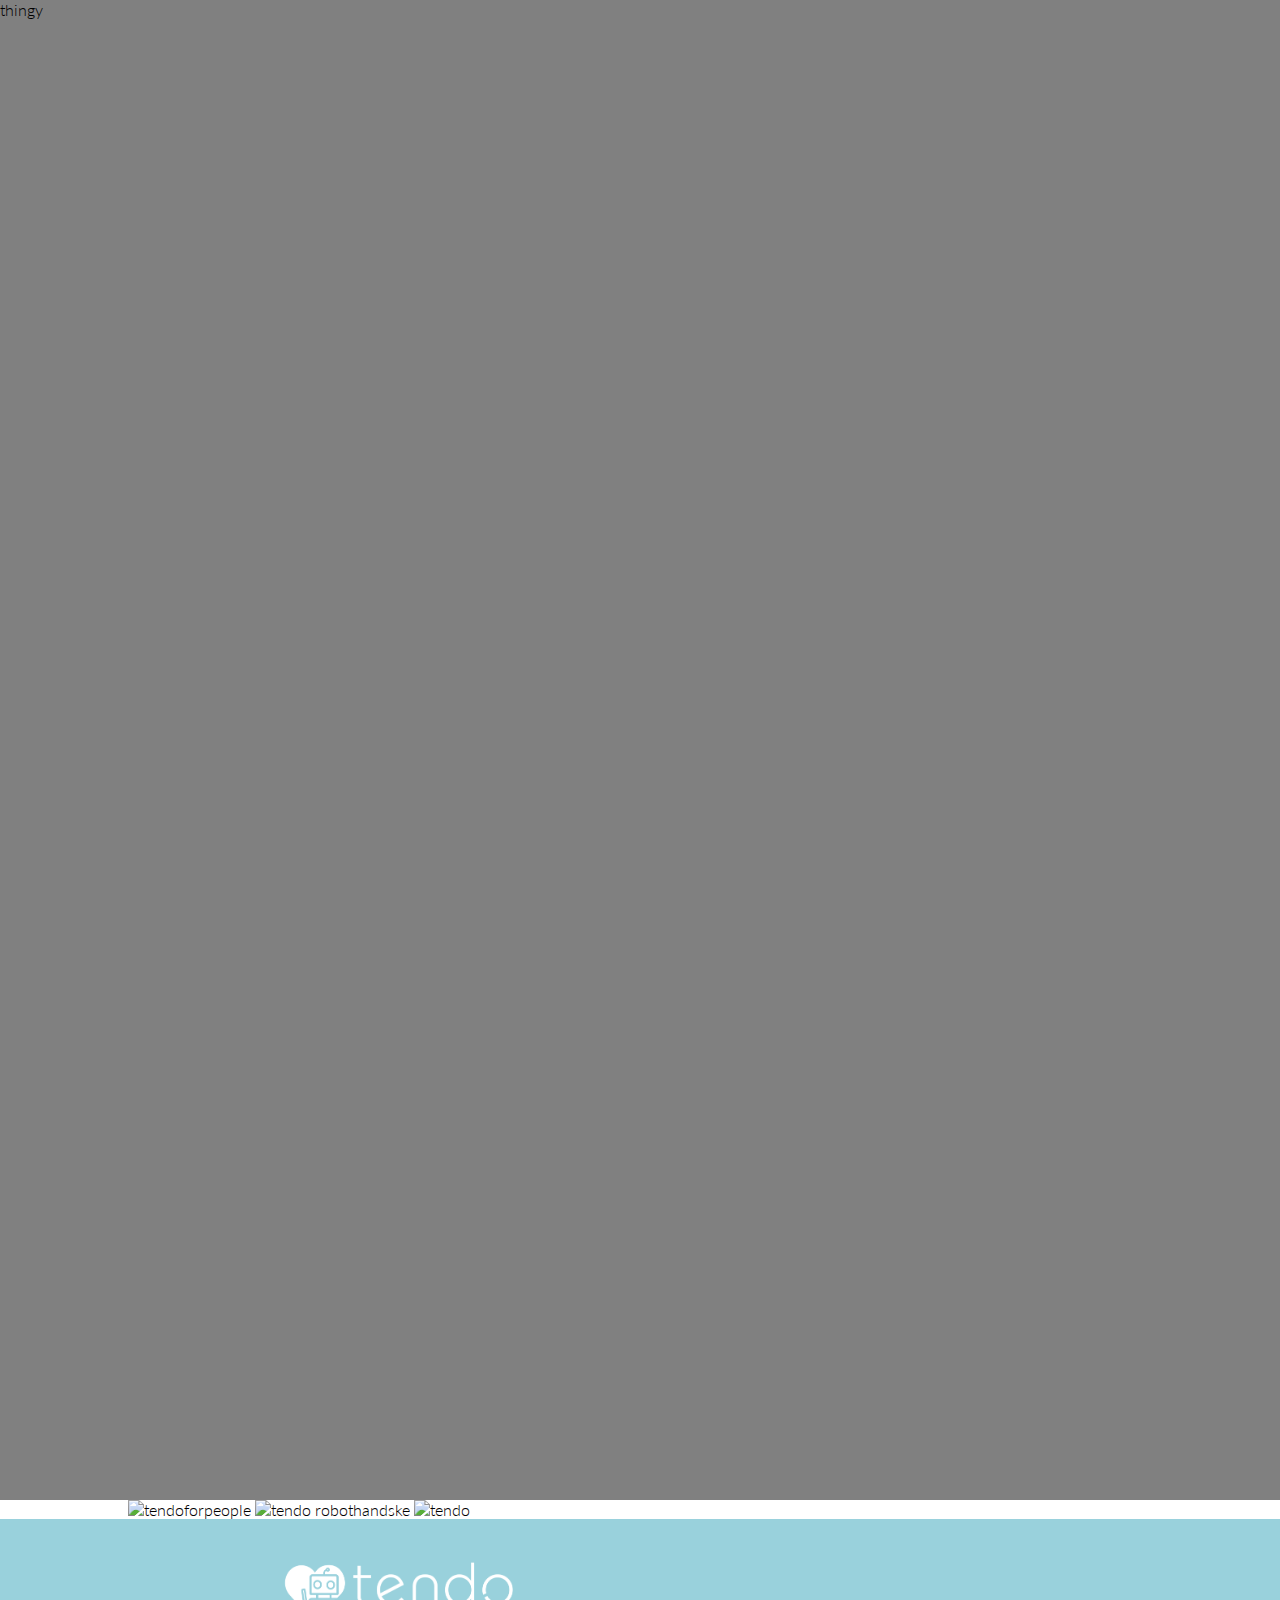
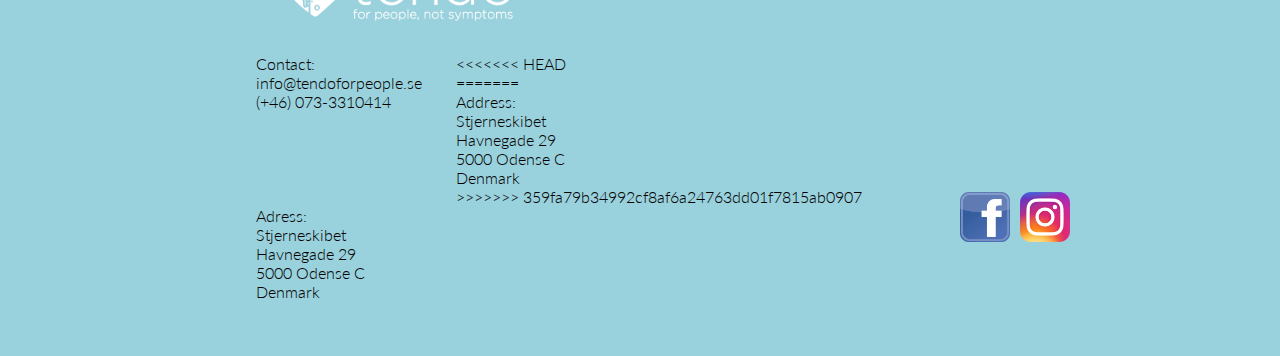
==== index.html @ c6fd2592 "Update index.html" ====
<!doctype html>
<html>
<head>
  <meta charset="UTF-8">
  <meta name="description" content="Tendo soft glove">
  <meta name="keywords" content="Tendo, Tendoforpeople, exosceleton, soft glove">
  <meta name="author" content="Tendoforpeople">
  <meta name="viewport" content="width=device-width, initial-scale=1.0">
<title>Tendo</title>
<link href="https://fonts.googleapis.com/css?family=Lato" rel="stylesheet">
<link href="maincss.css" rel="stylesheet" type="text/css">
<style>
</style>


</head>
<body>
<div class="wasteofspace">thingy </div>
<!-- slider section eventuelt> -->
<section id="home-section" class="slider">
	<ul class="slider-carousel" id="slider-carousel">
		<div id="slider-container" class="container">
	        	<img id="1" class="visible-foto" src="img/slider1.jpg"  alt="tendoforpeople">
			<img id="2" class="hidden-foto"  src="img/slider2.jpg" alt="tendo robothandske">
			<img id="3" class="hidden-foto"  src="img/slider3.jpg"  alt="tendo">
		</div>
	</ul>
</section>
<!-- slider section eventuelt> -->
<div class="footer">
  <div class="text-container">


<div class="footer-logo">
  <img src="img/whiterob.png" alt="tendo robot white" id="footer-logo">
</div>

    <div id="left1" class="footer-text">
       <p>Contact:</p>
       <p>info@tendoforpeople.se </p>
        <p>(+46) 073-3310414</p>
    </div>

<<<<<<< HEAD
    
    <div class="footer-img">
=======
      <div id="right1">
    <p>Address:</p>
    <p>Stjerneskibet</p>
    <p>Havnegade 29</p>
    <p>5000 Odense C</p>
    <p>Denmark</p>
>>>>>>> 359fa79b34992cf8af6a24763dd01f7815ab0907

      <a href="https://www.instagram.com/tendoforpeople/"><img src="img/instagram.png" alt="Instagram logo" class="some" ></a>
      <a href="https://www.facebook.com/tendoforpeople/"><img src="img/facebook.png" alt="facebook logo" class="some" ></a>
    </div>


      <div id="right1" class="footer-text">
        <p>Adress:</p>
        <p>Stjerneskibet</p>
        <p>Havnegade 29</p>
        <p>5000 Odense C</p>
        <p>Denmark</p>
      </div>
  </div>
  </p>

  </div>
</body>

</html>
---- maincss.css ----
*{
            margin:0px;
            padding:0px;
            border:0px solid red;
            font-family: Lato;
            font-weight: 300;
        }
        h1{
            font-size: 2.8em;
        }
        h2{
            font-size:1.2em;

        }
        p{

        }
        strong{
            font-weight:400;
        }

        #hand-background {
            background: url('img/tendo-soft-glove.jpg') no-repeat;
            height:340px;
            width:675px;
            margin:64px auto;
        }
        #hand-index{
            position:absolute;
            border: 0px solid red;
            height:30px;
            width:110px;
            margin-top:98px;
            margin-left:6px;
            display: block;
        }
        #hand-index-info{
            position: absolute;
            margin-top:30px;
            margin-left:-30px;
            height:30px;
            width:110px;
            border: 0px solid red;
        }
        .hand-info{
            display: none;
        }
        .hand-link:hover + #hand-index-info{
            /*display: block;*/
        }
        .hand-link{
            width: 100%;
            height:100%;
            border:3px dotted blue;
            display: block;
        }
        .hand-link:hover{
            border-color:#fff;
        }




        #background{
            background-image: url('img/about-del.png');
            background-size: contain;
            display: inline-block;
            height:2000px;
            width:100%;
        }
        header{
            float:left;
            width:100%;
        }
        #logo{
            margin-top:30px;
            margin-left:30px;
            float:left;
        }
        #logo img{
            width:280px;
        }
        nav{
            float:left;
            margin-top:80px;
            margin-left:150px;
        }
        nav li{
            float:left;
            list-style-type: none;
            margin-right:64px;
        }
        nav a{
            font-size:1.2em;
            color:#000;
        }
        nav li:hover{
            border-bottom:2px solid #000;
        }
        main{
            width:100%;
            float:left;
        }
        section{
            width:80%;
            margin:auto;
        }
        #team-tendo{
            text-align: center;
            margin-top:32px;
        }
        .employee{
            width:21%;
            float:left;
            padding:0px 2%;
        }
        .employee h2{
            margin-bottom:8px;
        }
        .employee strong{
            font-size:inherit;
            /*color:#ee7e32;*/
        }
        #employee-wrapper{
            margin-top:64px;
        }
        .employee-photo{
            height:150px;
            width:150px;
            margin:auto;
            background-repeat: no-repeat;
            background-size: cover;
            background-position: center center;
            border-radius: 50%;
            margin-bottom:16px;
        }
        .color-overlay{
            display:block;
            background-color:rgba(153,209,220,.3);
            height:100%;
            width:100%;
            border-radius: 50%;
        }
        #sofie-foto{
            background-image: url("img/sofie.png");
        }
        #robin-foto{
            background-image: url("img/robin.png");
        }
        #pontus-foto{
            background-image: url("img/pontus.png");
        }
        #joe-foto{
            background-image: url("img/joe.png");
        }
        .team-text {
            /*
            float:left;
            text-align: left;
            margin-top:64px;
        */
        }
        .column{
            border:0px solid red;
            float:left;
            width:100%;
            text-align:justify;
            margin-top:64px!important;
            padding:0 2%;
        }

        .column p{
            width: calc(100% / 2 - (1 * 40px));
            float:left;
            margin-right:40px;

        }
        .column p:last-child{
            margin-right:0px;
        }

  /* footer css */

        .footer {
          position:relative;
          left:0;
          bottom:0;
          width:100%;
          background-color:#99d1dc;
          color:black;
          font-family: Lato;
          float:left;
          max-height:500px;
        }

        .footer-text {
          float:left;
          min-width:200px;
          min-height:100px;
          margin-bottom:50px;
        }

        .text-container {
          display:block;
          position:relative;
          width:80%;
          left:20%;
        }
        .paragraphfooter {
          padding-bottom:10px;
        }

  .wasteofspace {
    width:100%;
    height:1500px;
    background-color:grey;
  }

        #footer-logo {
          width:300px;
          display:inline-block;

        }
        .some {
          position:relative;
          display:block;
          width:50px;
          padding:5px;
          float:right;
          overflow:hidden;
          right:20%;
        }
        .some-text {
          position:relative;
          width:100px;
          padding:5px;
          float:right;
          right:20%;
          font-size:25px;
          padding-top:10px;
        }

  /* about side news */
        .newss {

          text-align:center;
        }

        .tv2 {
          width:20%;
          height:20%;
          margin:10px;
        }

        .udogse {
          width:20%;
          height:20%;
          margin:10px;
        }

        .moot {
          width:20%;
          height:20%;
          margin:10px;
        }

        .borsen {
          width:20%;
          height:20%;
          margin:10px;
        }
        .news {

        }
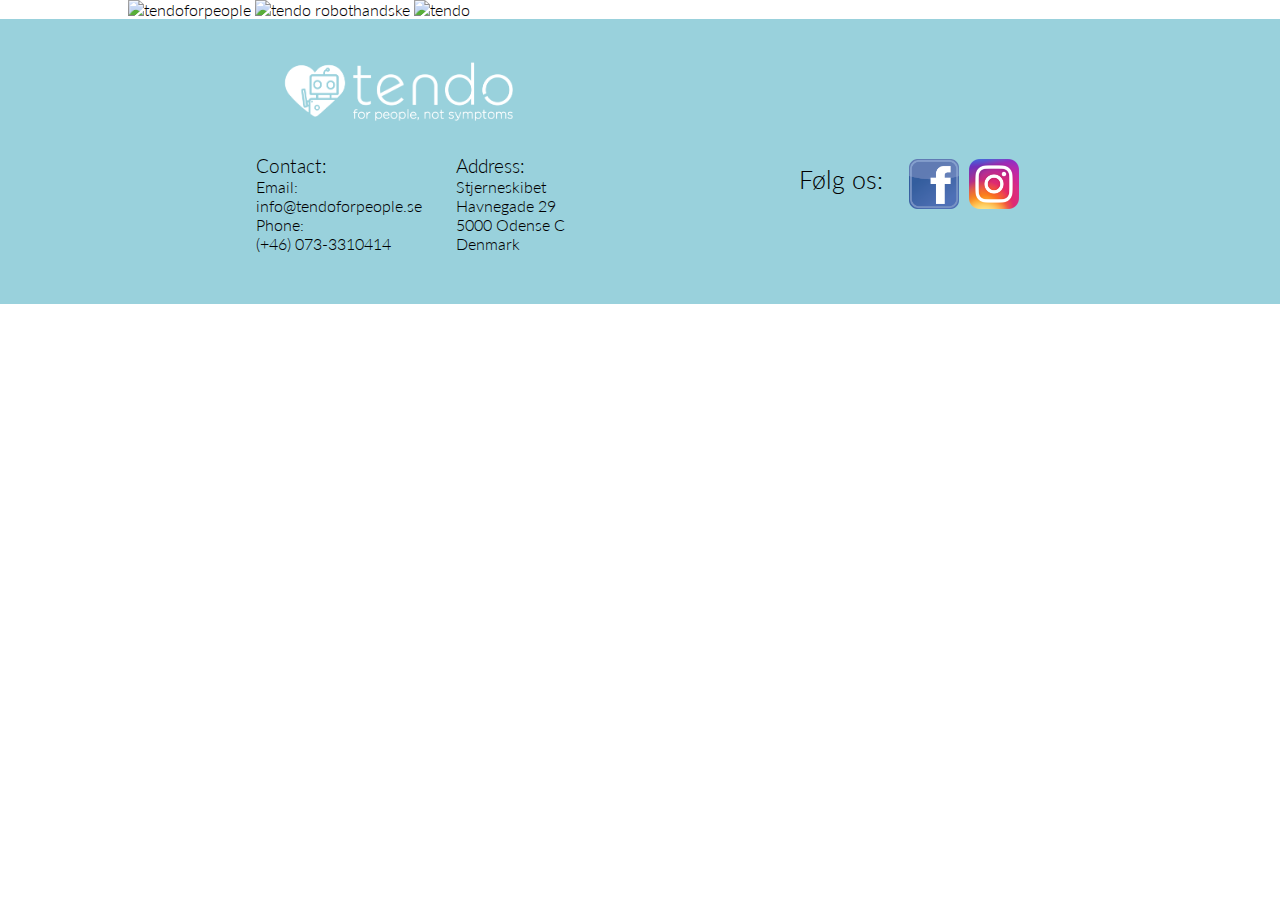
==== commit f04a3875: "header og footer-include" ====
--- a/index.html
+++ b/index.html
@@ -9,13 +9,36 @@
 <title>Tendo</title>
 <link href="https://fonts.googleapis.com/css?family=Lato" rel="stylesheet">
 <link href="maincss.css" rel="stylesheet" type="text/css">
+<link rel="import" href="header.html">
+
 <style>
 </style>
-
+	
+	<!-- script> -->
+	<script src="script.js"></script>
 
 </head>
 <body>
+<div id="container"></div>
+<script type="application/javascript">
+    var link = document.querySelector('link[rel="import"]');
+
+    // Clone the <template> in the import.
+    var template = link.import.querySelector('template');
+    var clone = document.importNode(template.content, true);
+
+    document.querySelector('#container').appendChild(clone);
+</script>
+
+<!--
+<object data="header.html" class="linked-object" id="linked-header"></object>
+-->
+
+<!--
 <div class="wasteofspace">thingy </div>
+-->
+	
+	
 <!-- slider section eventuelt> -->
 <section id="home-section" class="slider">
 	<ul class="slider-carousel" id="slider-carousel">
@@ -27,6 +50,9 @@
 	</ul>
 </section>
 <!-- slider section eventuelt> -->
+	
+	
+<!-- GAMMEL FOOTER
 <div class="footer">
   <div class="text-container">
 
@@ -68,6 +94,9 @@
   </div>
   </p>
 
+SLUT PÅ GAMMEL FOOTER -->
+
+<object data="footer.html" class="linked-object" id="linked-footer"></object>
   </div>
 </body>
 
--- a/maincss.css
+++ b/maincss.css
@@ -65,7 +65,7 @@
             background-image: url('img/about-del.png');
             background-size: contain;
             display: inline-block;
-            height:2000px;
+            /*height:2000px;*/
             width:100%;
         }
         header{
@@ -272,3 +272,18 @@
         .news {
 
         }
+
+    /*  Links/implementering af header.html og footer.html  */
+        object:focus {
+            outline: none;
+        }
+        .linked-object{
+            float:left;
+            width:100%;
+        }
+        #linked-header.linked-object {
+            height:500px;
+        }
+        #linked-footer.linked-object {
+            height:285px;
+        }
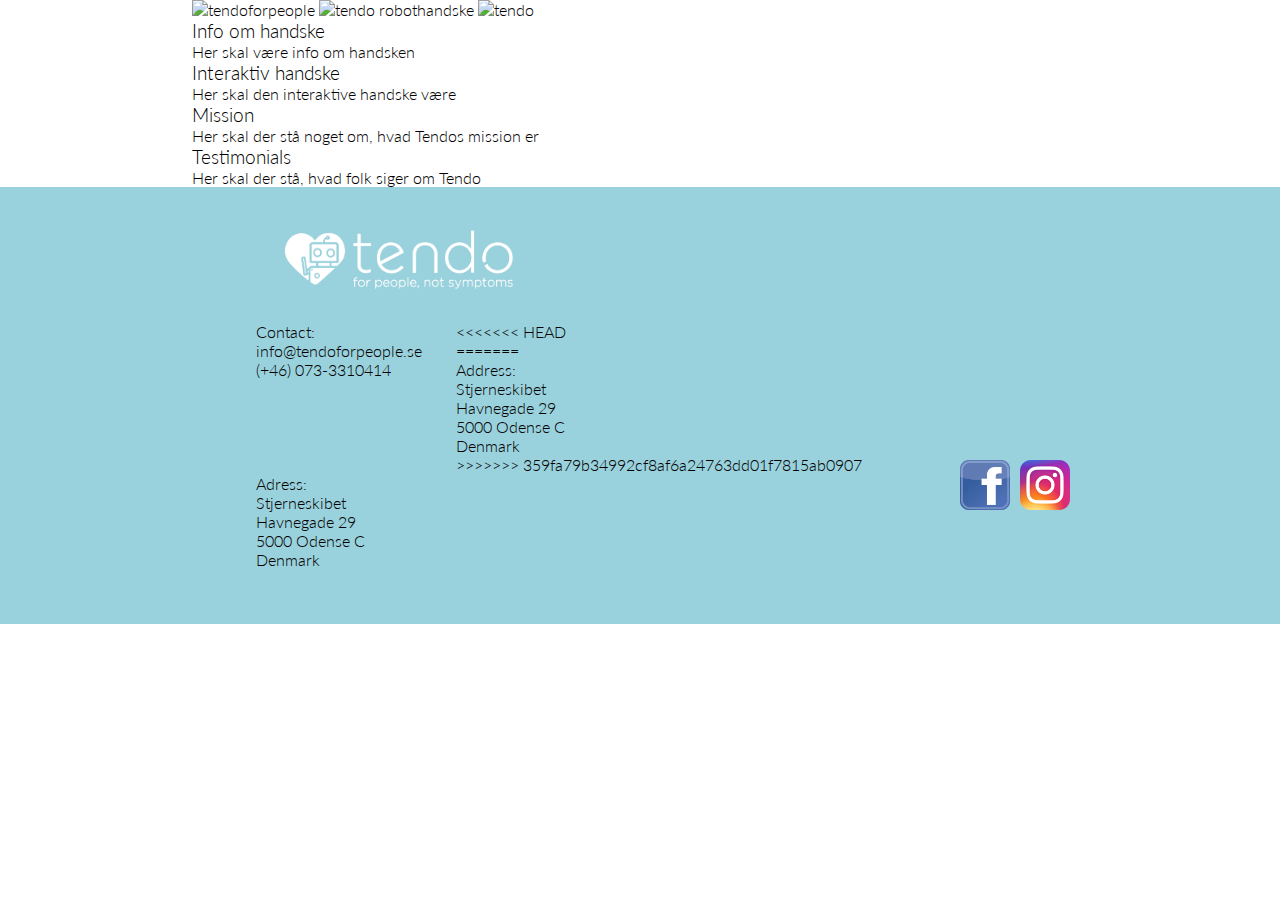
==== commit 94bf6493: "Navne og endelser" ====
--- a/index.html
+++ b/index.html
@@ -9,7 +9,7 @@
 <title>Tendo</title>
 <link href="https://fonts.googleapis.com/css?family=Lato" rel="stylesheet">
 <link href="maincss.css" rel="stylesheet" type="text/css">
-<link rel="import" href="header.html">
+	
 
 <style>
 </style>
@@ -19,40 +19,48 @@
 
 </head>
 <body>
-<div id="container"></div>
-<script type="application/javascript">
-    var link = document.querySelector('link[rel="import"]');
-
-    // Clone the <template> in the import.
-    var template = link.import.querySelector('template');
-    var clone = document.importNode(template.content, true);
-
-    document.querySelector('#container').appendChild(clone);
-</script>
-
-<!--
-<object data="header.html" class="linked-object" id="linked-header"></object>
--->
 
 <!--
 <div class="wasteofspace">thingy </div>
 -->
 	
+<main>
+
+    <!-- slider section eventuelt> -->
+    <section id="home-section" class="slider">
+        <ul class="slider-carousel" id="slider-carousel">
+            <div id="slider-container" class="container">
+                    <img id="1" class="visible-foto" src="img/slider1.jpg"  alt="tendoforpeople">
+                <img id="2" class="hidden-foto"  src="img/slider2.jpg" alt="tendo robothandske">
+                <img id="3" class="hidden-foto"  src="img/slider3.jpg"  alt="tendo">
+            </div>
+        </ul>
+    </section>
+    <!-- slider section eventuelt> -->
+
+    <section>
+        <h2>Info om handske</h2>
+        <p>Her skal være info om handsken</p>
+    </section>
+
+    <section>
+        <h2>Interaktiv handske</h2>
+        <p>Her skal den interaktive handske være</p>
+    </section>
+
+    <section>
+        <h2>Mission</h2>
+        <p>Her skal der stå noget om, hvad Tendos mission er</p>
+    </section>
+
+    <section>
+        <h2>Testimonials</h2>
+        <p>Her skal der stå, hvad folk siger om Tendo</p>
+    </section>
+
+
+</main>
 	
-<!-- slider section eventuelt> -->
-<section id="home-section" class="slider">
-	<ul class="slider-carousel" id="slider-carousel">
-		<div id="slider-container" class="container">
-	        	<img id="1" class="visible-foto" src="img/slider1.jpg"  alt="tendoforpeople">
-			<img id="2" class="hidden-foto"  src="img/slider2.jpg" alt="tendo robothandske">
-			<img id="3" class="hidden-foto"  src="img/slider3.jpg"  alt="tendo">
-		</div>
-	</ul>
-</section>
-<!-- slider section eventuelt> -->
-	
-	
-<!-- GAMMEL FOOTER
 <div class="footer">
   <div class="text-container">
 
@@ -94,9 +102,6 @@
   </div>
   </p>
 
-SLUT PÅ GAMMEL FOOTER -->
-
-<object data="footer.html" class="linked-object" id="linked-footer"></object>
   </div>
 </body>
 
--- a/maincss.css
+++ b/maincss.css
@@ -65,7 +65,7 @@
             background-image: url('img/about-del.png');
             background-size: contain;
             display: inline-block;
-            /*height:2000px;*/
+            height:2000px;
             width:100%;
         }
         header{
@@ -102,7 +102,7 @@
             float:left;
         }
         section{
-            width:80%;
+            width:70%;
             margin:auto;
         }
         #team-tendo{
@@ -272,18 +272,3 @@
         .news {
 
         }
-
-    /*  Links/implementering af header.html og footer.html  */
-        object:focus {
-            outline: none;
-        }
-        .linked-object{
-            float:left;
-            width:100%;
-        }
-        #linked-header.linked-object {
-            height:500px;
-        }
-        #linked-footer.linked-object {
-            height:285px;
-        }
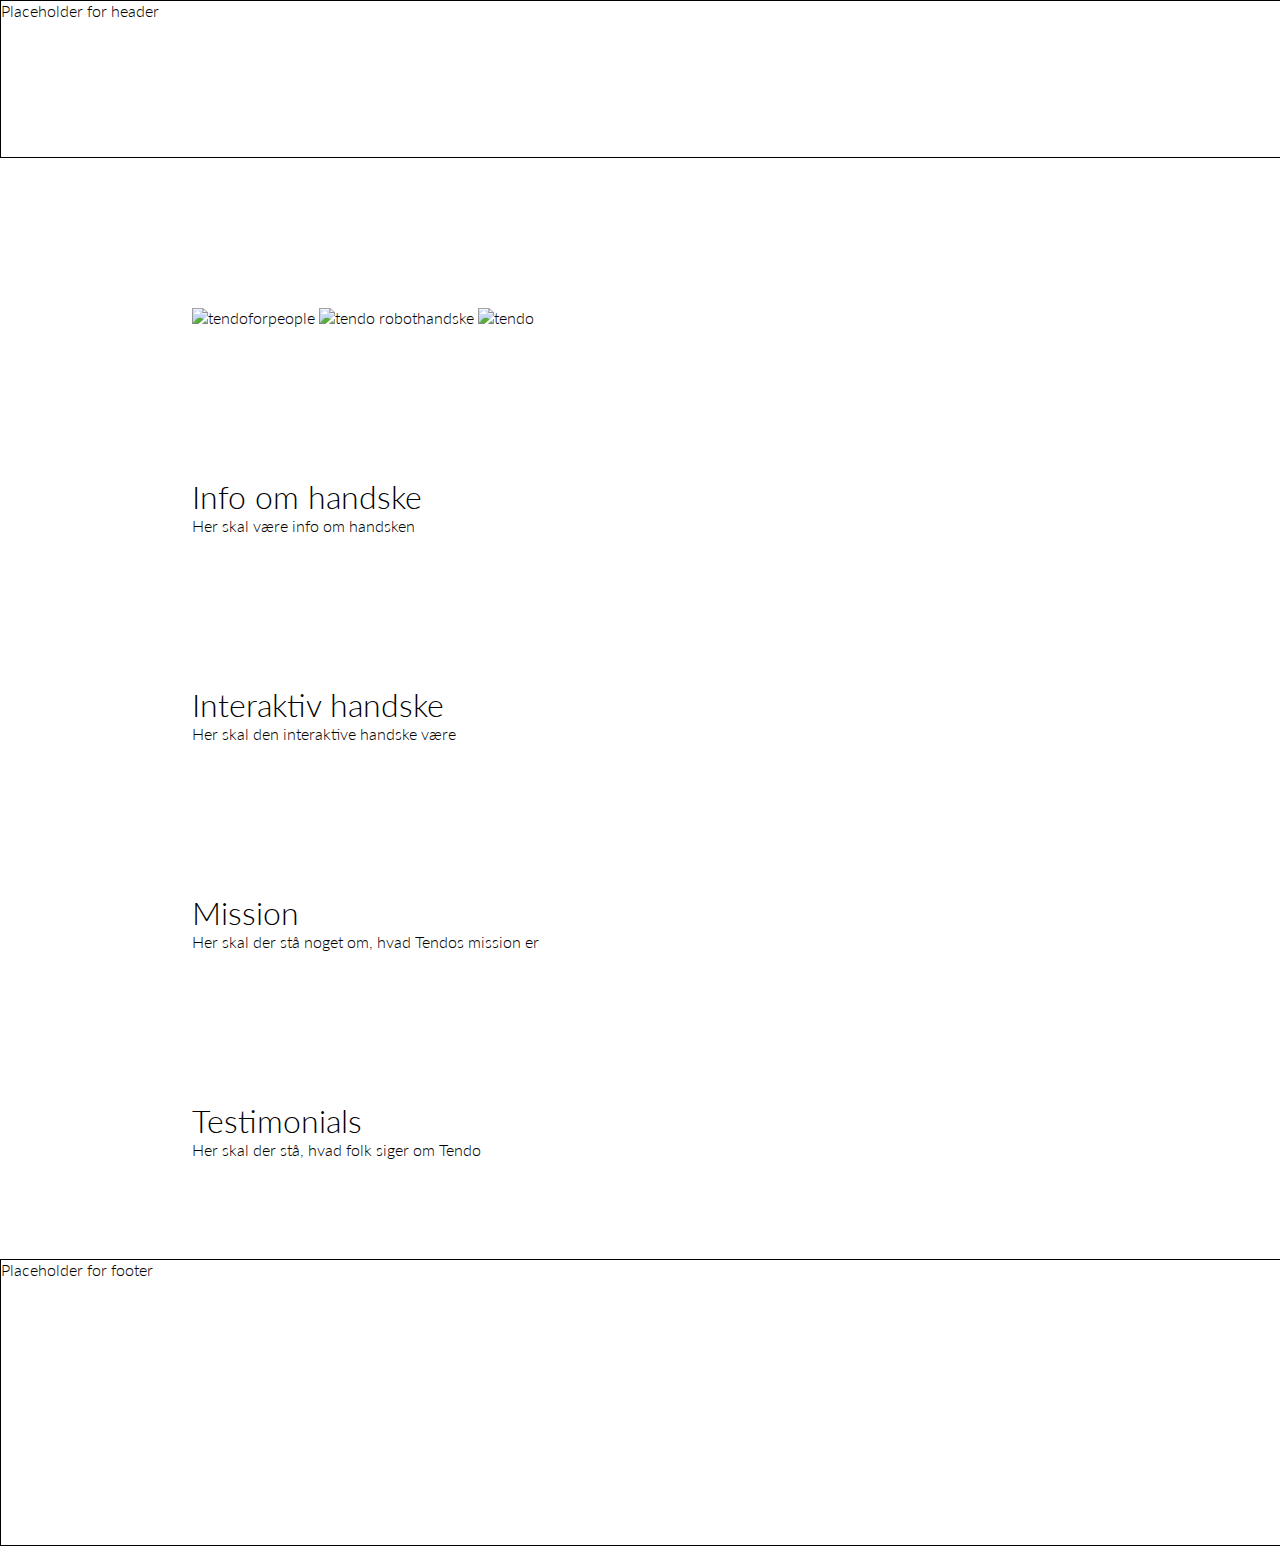
==== commit 20ae5a41: "Tilføjet placeholders og struktureret" ====
--- a/index.html
+++ b/index.html
@@ -6,7 +6,7 @@
   <meta name="keywords" content="Tendo, Tendoforpeople, exosceleton, soft glove">
   <meta name="author" content="Tendoforpeople">
   <meta name="viewport" content="width=device-width, initial-scale=1.0">
-<title>Tendo</title>
+<title>Tendo | Home</title>
 <link href="https://fonts.googleapis.com/css?family=Lato" rel="stylesheet">
 <link href="maincss.css" rel="stylesheet" type="text/css">
 	
@@ -23,7 +23,11 @@
 <!--
 <div class="wasteofspace">thingy </div>
 -->
-	
+
+<header>
+    Placeholder for header
+</header>
+
 <main>
 
     <!-- slider section eventuelt> -->
@@ -60,8 +64,10 @@
 
 
 </main>
-	
-<div class="footer">
+
+<footer>
+    <p>Placeholder for footer</p>
+<div class="footer" style="display:none;">
   <div class="text-container">
 
 
@@ -100,9 +106,11 @@
         <p>Denmark</p>
       </div>
   </div>
-  </p>
+
 
   </div>
+</div>
+</footer>
 </body>
 
 </html>
--- a/maincss.css
+++ b/maincss.css
@@ -1,274 +1,327 @@
-*{
-            margin:0px;
-            padding:0px;
-            border:0px solid red;
-            font-family: Lato;
-            font-weight: 300;
-        }
-        h1{
-            font-size: 2.8em;
-        }
-        h2{
-            font-size:1.2em;
-
-        }
-        p{
-
-        }
-        strong{
-            font-weight:400;
-        }
-
-        #hand-background {
-            background: url('img/tendo-soft-glove.jpg') no-repeat;
-            height:340px;
-            width:675px;
-            margin:64px auto;
-        }
-        #hand-index{
-            position:absolute;
-            border: 0px solid red;
-            height:30px;
-            width:110px;
-            margin-top:98px;
-            margin-left:6px;
-            display: block;
-        }
-        #hand-index-info{
-            position: absolute;
-            margin-top:30px;
-            margin-left:-30px;
-            height:30px;
-            width:110px;
-            border: 0px solid red;
-        }
-        .hand-info{
-            display: none;
-        }
-        .hand-link:hover + #hand-index-info{
-            /*display: block;*/
-        }
-        .hand-link{
-            width: 100%;
-            height:100%;
-            border:3px dotted blue;
-            display: block;
-        }
-        .hand-link:hover{
-            border-color:#fff;
-        }
-
-
-
-
-        #background{
-            background-image: url('img/about-del.png');
-            background-size: contain;
-            display: inline-block;
-            height:2000px;
-            width:100%;
-        }
-        header{
-            float:left;
-            width:100%;
-        }
-        #logo{
-            margin-top:30px;
-            margin-left:30px;
-            float:left;
-        }
-        #logo img{
-            width:280px;
-        }
-        nav{
-            float:left;
-            margin-top:80px;
-            margin-left:150px;
-        }
-        nav li{
-            float:left;
-            list-style-type: none;
-            margin-right:64px;
-        }
-        nav a{
-            font-size:1.2em;
-            color:#000;
-        }
-        nav li:hover{
-            border-bottom:2px solid #000;
-        }
-        main{
-            width:100%;
-            float:left;
-        }
-        section{
-            width:70%;
-            margin:auto;
-        }
-        #team-tendo{
-            text-align: center;
-            margin-top:32px;
-        }
-        .employee{
-            width:21%;
-            float:left;
-            padding:0px 2%;
-        }
-        .employee h2{
-            margin-bottom:8px;
-        }
-        .employee strong{
-            font-size:inherit;
-            /*color:#ee7e32;*/
-        }
-        #employee-wrapper{
-            margin-top:64px;
-        }
-        .employee-photo{
-            height:150px;
-            width:150px;
-            margin:auto;
-            background-repeat: no-repeat;
-            background-size: cover;
-            background-position: center center;
-            border-radius: 50%;
-            margin-bottom:16px;
-        }
-        .color-overlay{
-            display:block;
-            background-color:rgba(153,209,220,.3);
-            height:100%;
-            width:100%;
-            border-radius: 50%;
-        }
-        #sofie-foto{
-            background-image: url("img/sofie.png");
-        }
-        #robin-foto{
-            background-image: url("img/robin.png");
-        }
-        #pontus-foto{
-            background-image: url("img/pontus.png");
-        }
-        #joe-foto{
-            background-image: url("img/joe.png");
-        }
-        .team-text {
-            /*
-            float:left;
-            text-align: left;
-            margin-top:64px;
-        */
-        }
-        .column{
-            border:0px solid red;
-            float:left;
-            width:100%;
-            text-align:justify;
-            margin-top:64px!important;
-            padding:0 2%;
-        }
-
-        .column p{
-            width: calc(100% / 2 - (1 * 40px));
-            float:left;
-            margin-right:40px;
-
-        }
-        .column p:last-child{
-            margin-right:0px;
-        }
-
-  /* footer css */
-
-        .footer {
-          position:relative;
-          left:0;
-          bottom:0;
-          width:100%;
-          background-color:#99d1dc;
-          color:black;
-          font-family: Lato;
-          float:left;
-          max-height:500px;
-        }
-
-        .footer-text {
-          float:left;
-          min-width:200px;
-          min-height:100px;
-          margin-bottom:50px;
-        }
-
-        .text-container {
-          display:block;
-          position:relative;
-          width:80%;
-          left:20%;
-        }
-        .paragraphfooter {
-          padding-bottom:10px;
-        }
-
-  .wasteofspace {
+/* Global CSS */
+
+* {
+    margin: 0px;
+    padding: 0px;
+    border: 0px solid red;
+    font-family: Lato;
+    font-weight: 300;
+}
+
+h1 {
+    font-size: 2.6em;
+}
+
+h2 {
+    font-size: 2em;
+}
+h3{
+    font-weight:400;
+}
+
+p {
+
+}
+
+strong {
+    font-weight: 400;
+}
+
+nav {
+    float: left;
+    margin-top: 80px;
+    margin-left: 150px;
+}
+
+nav li {
+    float: left;
+    list-style-type: none;
+    margin-right: 64px;
+}
+
+nav a {
+    font-size: 1.2em;
+    color: #000;
+}
+
+nav li:hover {
+    border-bottom: 2px solid #000;
+}
+
+main {
+    width: 100%;
+    float: left;
+    margin-bottom:100px;
+}
+
+section {
+    width: 70%;
+    margin: auto;
+    overflow: hidden;
+}
+
+header {
+    float: left;
+    width: 100%;
+    height: 156px;
+    border:1px solid black;
+}
+
+footer{
     width:100%;
-    height:1500px;
-    background-color:grey;
-  }
-
-        #footer-logo {
-          width:300px;
-          display:inline-block;
-
-        }
-        .some {
-          position:relative;
-          display:block;
-          width:50px;
-          padding:5px;
-          float:right;
-          overflow:hidden;
-          right:20%;
-        }
-        .some-text {
-          position:relative;
-          width:100px;
-          padding:5px;
-          float:right;
-          right:20%;
-          font-size:25px;
-          padding-top:10px;
-        }
-
-  /* about side news */
-        .newss {
-
-          text-align:center;
-        }
-
-        .tv2 {
-          width:20%;
-          height:20%;
-          margin:10px;
-        }
-
-        .udogse {
-          width:20%;
-          height:20%;
-          margin:10px;
-        }
-
-        .moot {
-          width:20%;
-          height:20%;
-          margin:10px;
-        }
-
-        .borsen {
-          width:20%;
-          height:20%;
-          margin:10px;
-        }
-        .news {
-
-        }
+    height:285px;
+    border:1px solid black;
+    clear:both;
+}
+
+/* Sections med indhold */
+
+main section {
+    margin-top: 150px;
+}
+
+
+/* Interaktiv hånd */
+
+#hand-background {
+    background: url('img/tendo-soft-glove.jpg') no-repeat;
+    height: 340px;
+    width: 675px;
+    margin: 64px auto;
+}
+
+#hand-index {
+    position: absolute;
+    border: 0px solid red;
+    height: 30px;
+    width: 110px;
+    margin-top: 98px;
+    margin-left: 6px;
+    display: block;
+}
+
+#hand-index-info {
+    position: absolute;
+    margin-top: 30px;
+    margin-left: -30px;
+    height: 30px;
+    width: 110px;
+    border: 0px solid red;
+}
+
+.hand-info {
+    display: none;
+}
+
+.hand-link:hover + #hand-index-info {
+    /*display: block;*/
+}
+
+.hand-link {
+    width: 100%;
+    height: 100%;
+    border: 3px dotted blue;
+    display: block;
+}
+
+.hand-link:hover {
+    border-color: #fff;
+}
+
+/* Logo */
+
+#logo {
+    margin-top: 30px;
+    margin-left: 30px;
+    float: left;
+}
+
+#logo img {
+    width: 280px;
+}
+
+/* About side Team Tendo */
+
+#team-tendo {
+    text-align: center;
+}
+
+.employee {
+    width: 21%;
+    float: left;
+    padding: 0px 2%;
+}
+
+.employee h2 {
+    margin-bottom: 8px;
+}
+
+.employee strong {
+    font-size: inherit;
+    /*color:#ee7e32;*/
+}
+
+#employee-wrapper {
+    margin-top: 64px;
+}
+
+.employee-photo {
+    height: 150px;
+    width: 150px;
+    margin: auto;
+    background-repeat: no-repeat;
+    background-size: cover;
+    background-position: center center;
+    border-radius: 50%;
+    margin-bottom: 16px;
+}
+
+.color-overlay {
+    display: block;
+    background-color: rgba(153, 209, 220, .3);
+    height: 100%;
+    width: 100%;
+    border-radius: 50%;
+}
+
+#sofie-foto {
+    background-image: url("img/sofie.png");
+}
+
+#robin-foto {
+    background-image: url("img/robin.png");
+}
+
+#pontus-foto {
+    background-image: url("img/pontus.png");
+}
+
+#joe-foto {
+    background-image: url("img/joe.png");
+}
+
+.team-text {
+    /*
+    float:left;
+    text-align: left;
+    margin-top:64px;
+*/
+}
+
+.column {
+    border: 0px solid red;
+    float: left;
+    width: 100%;
+    text-align: justify;
+    margin-top: 64px !important;
+    padding: 0 2%;
+}
+
+.column p {
+    width: calc(100% / 2 - (1 * 40px));
+    float: left;
+    margin-right: 40px;
+
+}
+
+.column p:last-child {
+    margin-right: 0px;
+}
+
+/* Footer CSS */
+
+.footer {
+    position: relative;
+    left: 0;
+    bottom: 0;
+    width: 100%;
+    background-color: #99d1dc;
+    color: black;
+    font-family: Lato;
+    float: left;
+    max-height: 500px;
+}
+
+.footer-text {
+    float: left;
+    min-width: 200px;
+    min-height: 100px;
+    margin-bottom: 50px;
+}
+
+.text-container {
+    display: block;
+    position: relative;
+    width: 80%;
+    left: 20%;
+}
+
+.paragraphfooter {
+    padding-bottom: 10px;
+}
+
+.wasteofspace {
+    width: 100%;
+    height: 1500px;
+    background-color: grey;
+}
+
+#footer-logo {
+    width: 300px;
+    display: inline-block;
+
+}
+
+.some {
+    position: relative;
+    display: block;
+    width: 50px;
+    padding: 5px;
+    float: right;
+    overflow: hidden;
+    right: 20%;
+}
+
+.some-text {
+    position: relative;
+    width: 100px;
+    padding: 5px;
+    float: right;
+    right: 20%;
+    font-size: 25px;
+    padding-top: 10px;
+}
+
+/* About side news */
+
+.news {
+    text-align: center;
+}
+
+.tv2 {
+    width: 20%;
+    height: 20%;
+    margin: 10px;
+}
+
+.udogse {
+    width: 20%;
+    height: 20%;
+    margin: 10px;
+}
+
+.moot {
+    width: 20%;
+    height: 20%;
+    margin: 10px;
+}
+
+.borsen {
+    width: 20%;
+    height: 20%;
+    margin: 10px;
+}
+
+.news {
+
+}
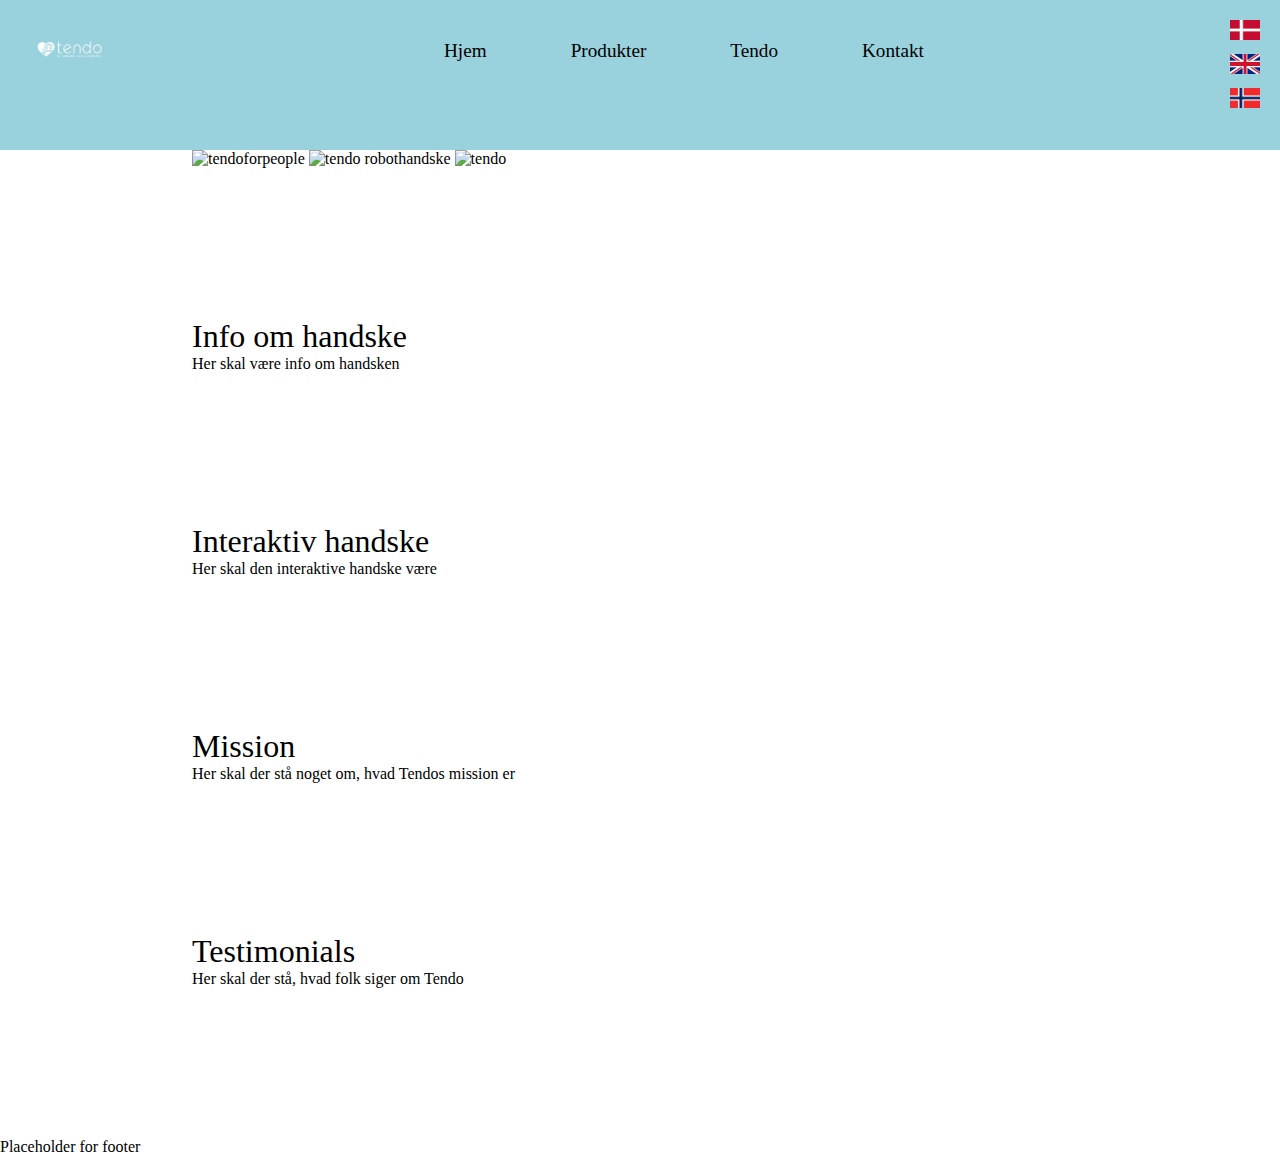
==== commit 6bd832e1: "Merge branch 'master' into header" ====
--- a/index.html
+++ b/index.html
@@ -6,27 +6,55 @@
   <meta name="keywords" content="Tendo, Tendoforpeople, exosceleton, soft glove">
   <meta name="author" content="Tendoforpeople">
   <meta name="viewport" content="width=device-width, initial-scale=1.0">
-<title>Tendo | Home</title>
-<link href="https://fonts.googleapis.com/css?family=Lato" rel="stylesheet">
-<link href="maincss.css" rel="stylesheet" type="text/css">
-	
+  <link href="maincss.css" rel="stylesheet" type="text/css">
 
-<style>
-</style>
-	
-	<!-- script> -->
-	<script src="script.js"></script>
+<script defer>
+
+    /* When the user clicks on the button,
+    toggle between hiding and showing the dropdown content */
+    function myFunction() {
+        document.getElementById("myDropdown").classList.toggle("show");
+    }
+
+    // Close the dropdown menu if the user clicks outside of it
+    window.onMouseOver = function(event) {
+      if (!event.target.matches('.dropbtn')) {
+        var dropdowns = document.getElementsByClassName("dropdown-content");
+        var i;
+        for (i = 0; i < dropdowns.length; i++) {
+          var openDropdown = dropdowns[i];
+          if (openDropdown.classList.contains('show')) {
+            openDropdown.classList.remove('show');
+          }
+        }
+      }
+    }
+
+</script>
 
 </head>
 <body>
-
-<!--
-<div class="wasteofspace">thingy </div>
--->
-
-<header>
-    Placeholder for header
-</header>
+  <header id="header">
+  <div id="logo"><a href="index.html"><img src="img/logo_blue.png"></a></div>
+    <ul class="nav">
+    <li><a href="index.html">Hjem</a></li>
+    <li class="dropdown">
+      <a href="produkter.html"><div onMouseOver="myFunction()" class="dropbtn">Produkter</div>
+      <div id="myDropdown" class="dropdown-content">
+        <a href="#">Tendo Handsken</a>
+        <a href="#">Tendo Foden</a>
+        <a href="#">Tendo Benet</a>
+      </div>
+    </a></li>
+    <li><a href="findus.html">Tendo</a></li>
+    <li><a href="findus.html">Kontakt</a></li>
+  </ul>
+      <div class="language-container">
+        <img src="img/danish.png" class="languageimg" alt="flag">
+        <img src="img/england.png" class="languageimg" alt="flag">
+        <img src="img/norway.png" class="languageimg" alt="flag">
+      </div>
+  </header>
 
 <main>
 
@@ -80,33 +108,18 @@
        <p>info@tendoforpeople.se </p>
         <p>(+46) 073-3310414</p>
     </div>
-
-<<<<<<< HEAD
     
     <div class="footer-img">
-=======
       <div id="right1">
     <p>Address:</p>
     <p>Stjerneskibet</p>
     <p>Havnegade 29</p>
     <p>5000 Odense C</p>
     <p>Denmark</p>
->>>>>>> 359fa79b34992cf8af6a24763dd01f7815ab0907
 
       <a href="https://www.instagram.com/tendoforpeople/"><img src="img/instagram.png" alt="Instagram logo" class="some" ></a>
       <a href="https://www.facebook.com/tendoforpeople/"><img src="img/facebook.png" alt="facebook logo" class="some" ></a>
     </div>
-
-
-      <div id="right1" class="footer-text">
-        <p>Adress:</p>
-        <p>Stjerneskibet</p>
-        <p>Havnegade 29</p>
-        <p>5000 Odense C</p>
-        <p>Denmark</p>
-      </div>
-  </div>
-
 
   </div>
 </div>
--- a/maincss.css
+++ b/maincss.css
@@ -51,7 +51,7 @@
 main {
     width: 100%;
     float: left;
-    margin-bottom:100px;
+    margin-bottom:150px;
 }
 
 section {
@@ -60,19 +60,92 @@
     overflow: hidden;
 }
 
-header {
-    float: left;
-    width: 100%;
-    height: 156px;
-    border:1px solid black;
-}
-
-footer{
-    width:100%;
-    height:285px;
-    border:1px solid black;
-    clear:both;
-}
+/*  header */
+        header{
+                    position:absolute;
+                    width:100%;
+                    float:left;
+                    height:150px;
+                    background-color:#99d1dc;
+                }
+        #logo{
+                    max-height:150px;
+                    margin-top:20px;
+                    margin-left:30px;
+                    float:left;
+                }
+        #logo img{
+                    max-width:30%;
+                    border-radius:50px;
+                }
+        .nav{
+                    position:inherit;
+                    float:left;
+                    padding-top:30px;
+                    margin-left:30%;
+                    padding-left:50px;
+                    Background-color: #99d1dc;
+                }
+        .nav li{
+                    float:left;
+                    list-style-type: none;
+                    margin-right:64px;
+                    padding:10px;
+                }
+        .nav a{
+                    font-size:1.2em;
+                    color:#000;
+                    text-decoration: none;
+                    transition-duration:0.2s;
+                }
+
+        .nav a:hover{
+                    cursor:pointer;
+                    color:white;
+                    text-decoration:underline;
+                }
+
+        .dropdown-content {
+          background-color:#99d1dc;
+        }
+        .dropdown {
+            position: relative;
+            display: inline-block;
+        }
+
+        .dropdown-content {
+            display: none;
+            position: absolute;
+            min-width: 200px;
+            box-shadow: 0px 8px 16px 0px rgba(0,0,0,0.2);
+            z-index: 1;
+        }
+
+        .dropdown-content a {
+            color: black;
+            padding: 12px 16px;
+            text-decoration: none;
+            display: block;
+        }
+
+        .show {display:block;}
+
+        /*flags in header */
+        .language-container {
+          float:left;
+          display:block;
+          width:40px;
+          height:300px;
+          position:inherit;
+          right:15px;
+          top:15px;
+        }
+
+        .languageimg {
+          width:30px;
+          height:20px;
+          padding:5px;
+        }
 
 /* Sections med indhold */
 
@@ -260,12 +333,6 @@
     padding-bottom: 10px;
 }
 
-.wasteofspace {
-    width: 100%;
-    height: 1500px;
-    background-color: grey;
-}
-
 #footer-logo {
     width: 300px;
     display: inline-block;
@@ -291,37 +358,3 @@
     font-size: 25px;
     padding-top: 10px;
 }
-
-/* About side news */
-
-.news {
-    text-align: center;
-}
-
-.tv2 {
-    width: 20%;
-    height: 20%;
-    margin: 10px;
-}
-
-.udogse {
-    width: 20%;
-    height: 20%;
-    margin: 10px;
-}
-
-.moot {
-    width: 20%;
-    height: 20%;
-    margin: 10px;
-}
-
-.borsen {
-    width: 20%;
-    height: 20%;
-    margin: 10px;
-}
-
-.news {
-
-}
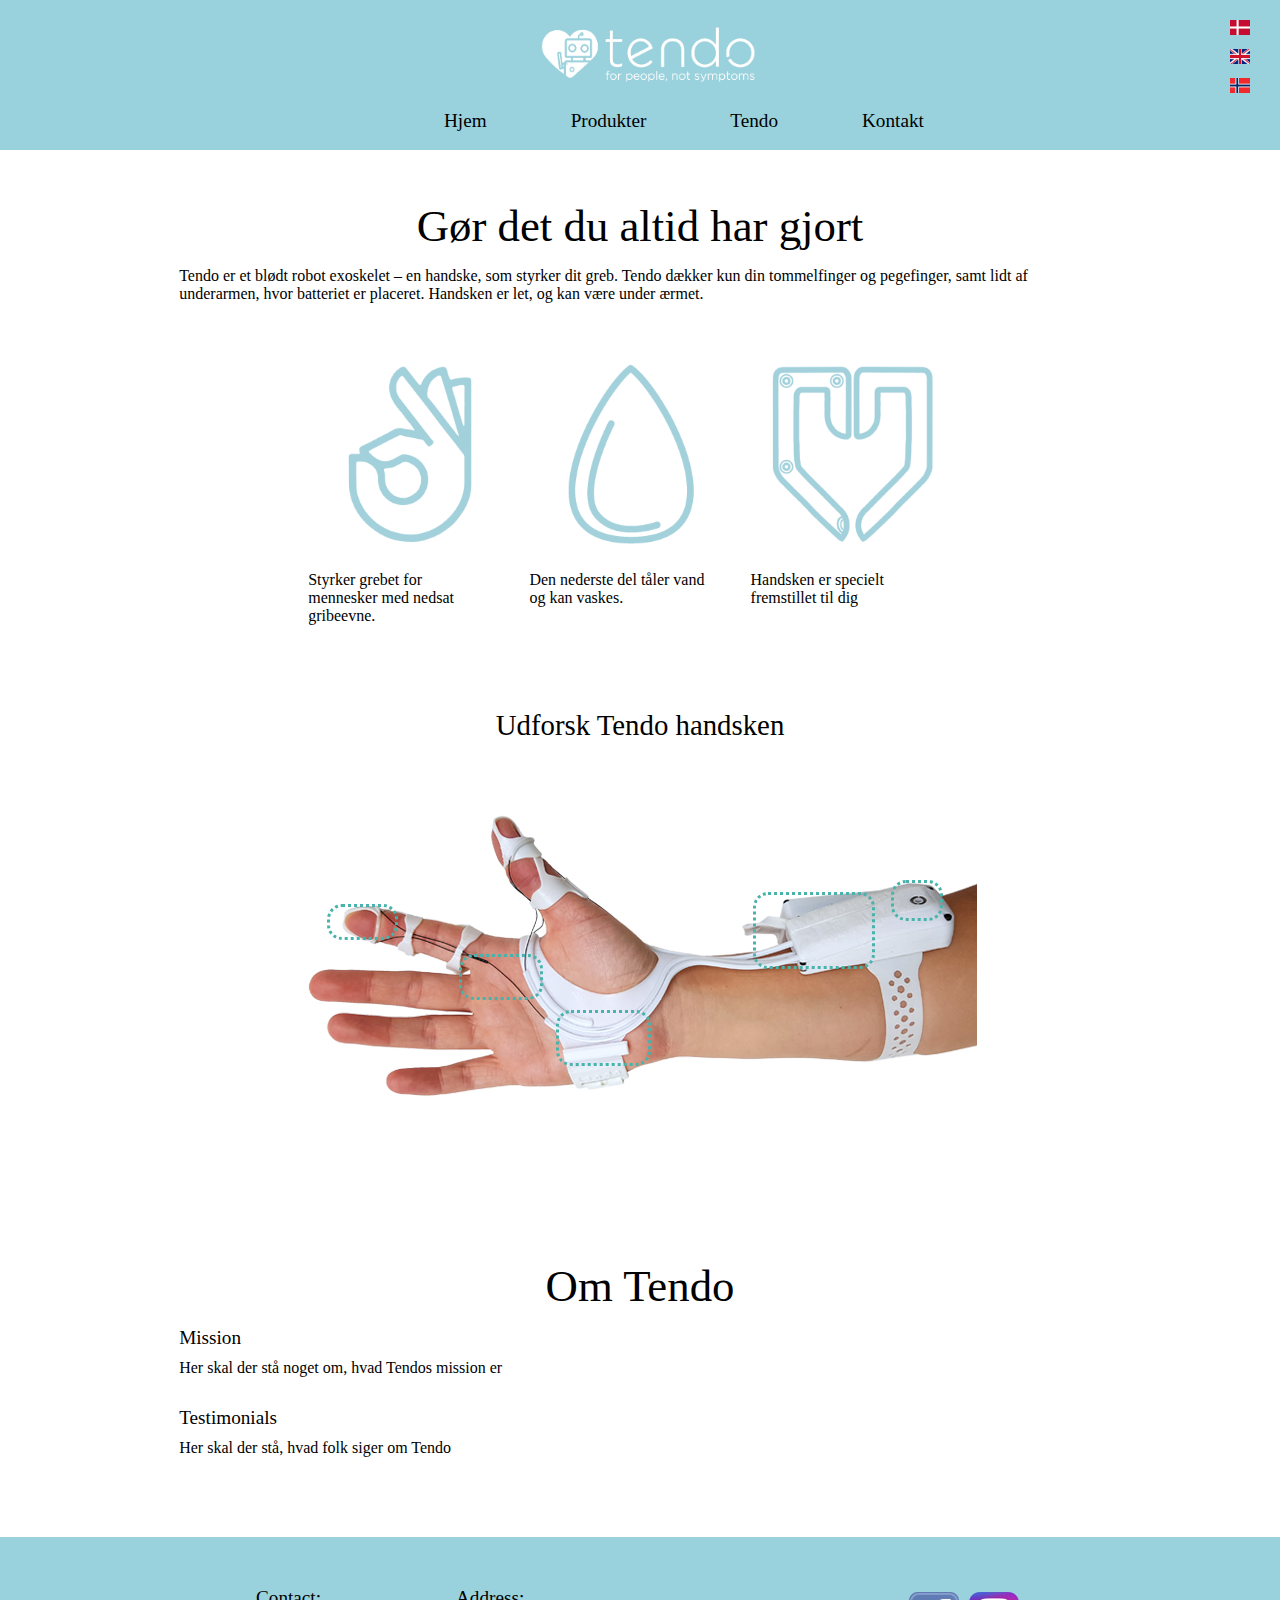
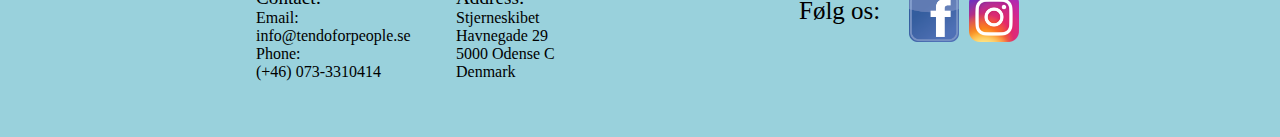
==== commit 0a55a7ea: "samlet forside" ====
--- a/index.html
+++ b/index.html
@@ -48,17 +48,19 @@
     </a></li>
     <li><a href="findus.html">Tendo</a></li>
     <li><a href="findus.html">Kontakt</a></li>
+    <li> </li>
+
   </ul>
-      <div class="language-container">
-        <img src="img/danish.png" class="languageimg" alt="flag">
-        <img src="img/england.png" class="languageimg" alt="flag">
-        <img src="img/norway.png" class="languageimg" alt="flag">
-      </div>
+  <div class="language-container">
+    <img src="img/danish.png" class="languageimg" alt="flag">
+    <img src="img/england.png" class="languageimg" alt="flag">
+    <img src="img/norway.png" class="languageimg" alt="flag">
+  </div>
   </header>
 
-<main>
-
-    <!-- slider section eventuelt> -->
+<main id="index-main">
+
+    <!-- slider section eventuelt>
     <section id="home-section" class="slider">
         <ul class="slider-carousel" id="slider-carousel">
             <div id="slider-container" class="container">
@@ -67,25 +69,137 @@
                 <img id="3" class="hidden-foto"  src="img/slider3.jpg"  alt="tendo">
             </div>
         </ul>
-    </section>
+    </section>-->
     <!-- slider section eventuelt> -->
 
-    <section>
-        <h2>Info om handske</h2>
-        <p>Her skal være info om handsken</p>
-    </section>
-
-    <section>
-        <h2>Interaktiv handske</h2>
-        <p>Her skal den interaktive handske være</p>
-    </section>
-
-    <section>
+    <section class="index-maintext">
+      <h1 class="index-big-header">Gør det du altid har gjort</h2>
+        <p>Tendo er et blødt robot exoskelet – en handske, som styrker dit greb.
+          Tendo dækker kun din tommelfinger og pegefinger, samt lidt af underarmen, hvor batteriet er placeret. Handsken er let, og kan være under ærmet.
+        </p>
+
+      <section>
+        <ul class="icon-list">
+          <li class="icon-list-item">
+          <img src="img/ok-ikon.png" alt="index icon" class="index-icon">
+          <p> Styrker grebet for mennesker med nedsat gribeevne.</p>
+        </li>
+        <li class="icon-list-item">
+        <img src="img/drop-ikon.png" alt="index icon" class="index-icon">
+        <p> Den nederste del tåler vand og kan vaskes.</p>
+      </li>
+      <li class="icon-list-item">
+      <img src="img/hjerte-ikon.png" alt="index icon" class="index-icon">
+      <p> Handsken er specielt fremstillet til dig</p>
+    </li>
+
+        </ul>
+      </section>
+    </section>
+
+    <section class="index-maintext">
+  <main>
+
+   <div class="overskrift">
+     <h2>Udforsk Tendo handsken</h2>
+   </div>
+
+   <script type="application/javascript">
+/*
+      document.getElementById("hand-index-info").onmouseover = function() {mouseOverIndex()};
+      document.getElementById("hand-index-info").onmouseleave = function() {mouseOutIndex()};
+      document.getElementById("hand-electronics-info").onmouseover = function() {mouseOverElectronics()};
+      document.getElementById("hand-electronics-info").onmouseleave = function() {mouseOutElectronics()};
+      var handInfo = document.querySelectorAll('hand-info');
+*/
+      function mouseOverIndex(caller) {
+        var text;
+        if(caller.id == "interactive-1"){
+          text = document.getElementById("text-1");
+        }
+        else if(caller.id == "interactive-2"){
+          text = document.getElementById("text-2");
+        }
+        else if(caller.id == "interactive-3"){
+          text = document.getElementById("text-3");
+        }
+        else if(caller.id == "interactive-4"){
+          text = document.getElementById("text-4");
+        }
+        else if(caller.id == "interactive-5"){
+          text = document.getElementById("text-5");
+        }
+        text.style.visibility = "visible";
+          //document.getElementById("hand-index-info").style.display = "block";
+      }
+      function mouseOutIndex(caller) {
+        var text;
+        if(caller.id == "interactive-1"){
+          text = document.getElementById("text-1");
+        }
+        else if(caller.id == "interactive-2"){
+          text = document.getElementById("text-2");
+        }
+        else if(caller.id == "interactive-3"){
+          text = document.getElementById("text-3");
+        }
+        else if(caller.id == "interactive-4"){
+          text = document.getElementById("text-4");
+        }
+        else if(caller.id == "interactive-5"){
+          text = document.getElementById("text-5");
+        }
+        text.style.visibility = "hidden";
+          //handInfo.style.display = "none";
+      }
+/*
+      function mouseOverElectronics() {
+          document.getElementById("hand-electronics-info").style.display = "block";
+      }
+      function mouseOutElectronics() {
+          handInfo.style.display = "none";
+      }
+      */
+  </script>
+
+
+    <div id="hand-background">
+
+        <div class="hand-hover-wrapper">
+            <!-- INDEX FINGER LINK -->
+            <div id="hand-index">
+                <a id="interactive-1" class="hand-link" onmouseover="mouseOverIndex(this);" onmouseleave="mouseOutIndex(this);"></a>
+                <a id="interactive-2" class="hand-link" onmouseover="mouseOverIndex(this);" onmouseleave="mouseOutIndex(this);"></a>
+                <a id="interactive-3" class="hand-link" onmouseover="mouseOverIndex(this);" onmouseleave="mouseOutIndex(this);"></a>
+                <a id="interactive-4" class="hand-link" onmouseover="mouseOverIndex(this);" onmouseleave="mouseOutIndex(this);"></a>
+                <a id="interactive-5" class="hand-link" onmouseover="mouseOverIndex(this);" onmouseleave="mouseOutIndex(this);"></a>
+
+                <div id="text-1" class="info-text">Åbne fingerspidser</div>
+                <div id="text-2" class="info-text">Kunstige sener</div>
+                <div id="text-3" class="info-text">Blødt plastik</div>
+                <div id="text-4" class="info-text">Intelligente Sensorer</div>
+                <div id="text-5" class="info-text">Nem at oplade</div>
+                <div id="text-6" class="info-text">Vejer kun 127g</div>
+
+
+
+            </div>
+
+        </div>
+
+        <div id="hand-info-wrapper">
+        </div>
+
+    </div>
+    </section>
+
+    <section class="index-maintext">
+      <h1 class="index-big-header">Om Tendo </h1>
         <h2>Mission</h2>
         <p>Her skal der stå noget om, hvad Tendos mission er</p>
     </section>
 
-    <section>
+    <section class="index-maintext">
         <h2>Testimonials</h2>
         <p>Her skal der stå, hvad folk siger om Tendo</p>
     </section>
@@ -93,37 +207,31 @@
 
 </main>
 
-<footer>
-    <p>Placeholder for footer</p>
-<div class="footer" style="display:none;">
+<div class="footer">
   <div class="text-container">
-
-
-<div class="footer-logo">
-  <img src="img/whiterob.png" alt="tendo robot white" id="footer-logo">
-</div>
-
     <div id="left1" class="footer-text">
-       <p>Contact:</p>
-       <p>info@tendoforpeople.se </p>
+       <h2>Contact:</h2>
+       <p>Email:</p>
+       <p >info@tendoforpeople.se </p>
+       <p>Phone:</p>
         <p>(+46) 073-3310414</p>
     </div>
-    
-    <div class="footer-img">
-      <div id="right1">
-    <p>Address:</p>
+
+    <div id="right1" class="footer-text">
+    <h2>Address:</h2>
     <p>Stjerneskibet</p>
     <p>Havnegade 29</p>
     <p>5000 Odense C</p>
     <p>Denmark</p>
-
-      <a href="https://www.instagram.com/tendoforpeople/"><img src="img/instagram.png" alt="Instagram logo" class="some" ></a>
-      <a href="https://www.facebook.com/tendoforpeople/"><img src="img/facebook.png" alt="facebook logo" class="some" ></a>
-    </div>
-
-  </div>
-</div>
-</footer>
+  </div>
+
+  </div>
+  <div class="footer-img">
+
+    <a href="https://www.instagram.com/tendoforpeople/"><img src="img/instagram.png" alt="Instagram logo" class="some" ></a>
+    <a href="https://www.facebook.com/tendoforpeople/"><img src="img/facebook.png" alt="facebook logo" class="some" ></a>
+    <p class="some-text">Følg os:</p>
+  </div>
 </body>
 
 </html>
--- a/maincss.css
+++ b/maincss.css
@@ -1,360 +1,501 @@
-/* Global CSS */
-
-* {
-    margin: 0px;
-    padding: 0px;
-    border: 0px solid red;
-    font-family: Lato;
-    font-weight: 300;
+*{
+            margin:0px;
+            padding:0px;
+            border:0px solid red;
+            font-family: Lato;
+            font-weight: 300;
+        }
+        h1{
+            font-size: 2.8em;
+        }
+        h2{
+            font-size:1.2em;
+
+        }
+        p{
+
+        }
+        strong{
+            font-weight:400;
+        }
+
+        #hand-background {
+            background: url('img/tendo-soft-glove.jpg') no-repeat;
+            height:340px;
+            width:675px;
+            margin:64px auto;
+        }
+        #hand-index{
+            position:absolute;
+            border: 0px solid red;
+            height:30px;
+            width:110px;
+            margin-top:98px;
+            margin-left:6px;
+            display: block;
+        }
+        #hand-index-info{
+            position: absolute;
+            margin-top:30px;
+            margin-left:-30px;
+            height:30px;
+            width:110px;
+            border: 0px solid red;
+        }
+        .hand-info{
+            display: none;
+        }
+        .hand-link:hover + #hand-index-info{
+            /*display: block;*/
+        }
+        .hand-link{
+            width: 100%;
+            height:100%;
+            border:3px dotted blue;
+            display: block;
+        }
+        .hand-link:hover{
+            border-color:#fff;
+        }
+
+        #background{
+            background-image: url('img/about-del.png');
+            background-size: contain;
+            display: inline-block;
+            /*height:2000px;*/
+            width:100%;
+        }
+
+
+        .header{
+            float:left;
+            width:100%;
+        }
+        #logo{
+            margin-top:30px;
+            margin-left:30px;
+            float:left;
+        }
+        #logo img{
+            width:280px;
+        }
+        nav{
+            float:left;
+            margin-top:80px;
+            margin-left:150px;
+        }
+        nav li{
+            float:left;
+            list-style-type: none;
+            margin-right:64px;
+        }
+        nav a{
+            font-size:1.2em;
+            color:#000;
+        }
+        nav li:hover{
+            border-bottom:2px solid #000;
+        }
+        main{
+            width:100%;
+            float:left;
+            padding-top:50px;
+            padding-bottom: 50px;
+        }
+        section{
+            width:80%;
+            margin:auto;
+        }
+        #team-tendo{
+            text-align: center;
+            margin-top:32px;
+        }
+        .employee{
+            width:21%;
+            float:left;
+            padding:0px 2%;
+        }
+        .employee h2{
+            margin-bottom:8px;
+        }
+        .employee strong{
+            font-size:inherit;
+            /*color:#ee7e32;*/
+        }
+        #employee-wrapper{
+            margin-top:64px;
+        }
+        .employee-photo{
+            height:150px;
+            width:150px;
+            margin:auto;
+            background-repeat: no-repeat;
+            background-size: cover;
+            background-position: center center;
+            border-radius: 50%;
+            margin-bottom:16px;
+        }
+        .color-overlay{
+            display:block;
+            background-color:rgba(153,209,220,.3);
+            height:100%;
+            width:100%;
+            border-radius: 50%;
+        }
+        #sofie-foto{
+            background-image: url("img/sofie.png");
+        }
+        #robin-foto{
+            background-image: url("img/robin.png");
+        }
+        #pontus-foto{
+            background-image: url("img/pontus.png");
+        }
+        #joe-foto{
+            background-image: url("img/joe.png");
+        }
+
+        .column{
+            border:0px solid red;
+            float:left;
+            width:100%;
+            text-align:justify;
+            margin-top:64px!important;
+            padding:0 2%;
+        }
+
+        .column p{
+            width: calc(100% / 2 - (1 * 40px));
+            float:left;
+            margin-right:40px;
+
+        }
+        .column p:last-child{
+            margin-right:0px;
+        }
+
+        /*  header */
+                header{
+                            position:absolute;
+                            width:100%;
+                            float:left;
+                            height:150px;
+                            background-color:#99d1dc;
+                        }
+                #logo{
+                            max-height:150px;
+                            position:absolute;
+                            left:38%;
+                            top:-40px;
+                        }
+
+                #logo img{
+                            border-radius:50px;
+                        }
+                .nav{
+                            position:inherit;
+                            margin-top:100px;
+                            margin-left:30%;
+                            padding-left:50px;
+                            Background-color: #99d1dc;
+                        }
+                .nav li{
+                            float:left;
+                            list-style-type: none;
+                            margin-right:64px;
+                            padding:10px;
+                        }
+                .nav a{
+                            font-size:1.2em;
+                            color:#000;
+                            text-decoration: none;
+                            transition-duration:0.2s;
+                        }
+
+                .nav a:hover{
+                            cursor:pointer;
+                            color:white;
+                            text-decoration:underline;
+                        }
+
+                .dropdown-content {
+                  background-color:#99d1dc;
+                }
+                .dropdown {
+                    position: relative;
+                    display: inline-block;
+                }
+
+                .dropdown-content {
+                    display: none;
+                    position: absolute;
+                    min-width: 200px;
+                    box-shadow: 0px 8px 16px 0px rgba(0,0,0,0.2);
+                    z-index: 1;
+                }
+
+                .dropdown-content a {
+                    color: black;
+                    padding: 12px 16px;
+                    text-decoration: none;
+                    display: block;
+                }
+
+                .show {display:block;}
+
+                /*flags in header */
+                .language-container {
+                  float:left;
+                  display:inline-block;
+                  width:40px;
+                  height:300px;
+                  position:inherit;
+                  right:15px;
+                  top:15px;
+                }
+
+                .languageimg {
+                  width:20px;
+                  height:15px;
+                  padding:5px;
+                }
+
+  /* footer css */
+
+        .footer {
+          position:relative;
+          left:0;
+          bottom:0;
+          width:100%;
+          background-color:#99d1dc;
+          color:black;
+          font-family: Lato;
+          float:left;
+          max-height:500px;
+        }
+
+        .footer-text {
+          float:left;
+          min-width:200px;
+          min-height:100px;
+          margin-bottom:50px;
+        }
+
+        .text-container {
+          display:block;
+          position:relative;
+          width:80%;
+          left:20%;
+          padding-top:50px;
+        }
+        .paragraphfooter {
+          padding-bottom:10px;
+        }
+
+        #footer-logo {
+          width:300px;
+          display:inline-block;
+
+        }
+        .some {
+          position:relative;
+          display:block;
+          width:50px;
+          padding:5px;
+          float:right;
+          overflow:hidden;
+          right:20%;
+        }
+        .some-text {
+          position:relative;
+          width:100px;
+          padding:5px;
+          float:right;
+          right:20%;
+          font-size:25px;
+          padding-top:10px;
+        }
+
+    /*  Links/implementering af header.html og footer.html  */
+        object:focus {
+            outline: none;
+        }
+        .linked-object{
+            float:left;
+            width:100%;
+        }
+        #linked-header.linked-object {
+            height:500px;
+        }
+        #linked-footer.linked-object {
+            height:285px;
+        }
+
+    /* main index */
+
+    #index-main {
+      position:absolute;
+      min-height: 700px;
+      position:relative;
+      padding-bottom:10px;
+      max-width:90%;
+      left:5%;
+      margin-top:150px;
+      margin-bottom:50px;
+    }
+
+
+    .index-maintext h2 {
+        padding-top:10px;
+    }
+
+    /* interactive hand */
+    #hand-background {
+      background: url('img/tendo-soft-glove.jpg') no-repeat;
+      height:340px;
+      width:675px;
+      margin:64px auto;
+  }
+  #hand-index{
+      position:absolute;
+      height:30px;
+      width:110px;
+      margin-top:98px;
+      margin-left:6px;
+      display: block;
+  }
+  #hand-index-info{
+      position: absolute;
+      margin-top:30px;
+      margin-left:-30px;
+      height:35px;
+      width:85px;
+  }
+  .overskrift{
+    position: relative;
+    text-align: center;
+    background-color: inherit;
+    font-size: 24px;
+    font-weight: bold;
+  }
+  .index-big-header {
+    text-align:center;
+    margin-bottom:5px;
+  }
+  .hand-info{
+      display: none;
+  }
+  .hand-link:hover + #hand-index-info{
+      /*display: block;*/
+  }
+  .hand-link{
+      width: 100%;
+      height:100%;
+      border:3px dotted #48b3aa;
+      border-radius: 15px;
+      display: block;
+      cursor:pointer;
+  }
+  .hand-link:hover{
+      border-color:#ee7e32;
+  }
+  #interactive-1{
+    width: 65px;
+    left: 18px;
+    position: absolute;
+  }
+  #interactive-2{
+    position: absolute;
+    top: 50px;
+    left: 150px;
+    width: 78px;
+    height: 40px;
+  }
+  #interactive-3{
+    position: absolute;
+    top: 106px;
+    left: 247px;
+    width: 89px;
+    height: 50px;
+  }
+  #interactive-4{
+    position: absolute;
+    left: 444px;
+    top: -12px;
+    height: 71px;
+    width: 116px;
+  }
+  #interactive-5{
+    position: absolute;
+    left: 582px;
+    width: 46px;
+    height: 35px;
+    top: -24px;
+  }
+  #text-1{
+    position: absolute;
+    top: -43px;
+  }
+  #text-2{
+    position: absolute;
+    left: 133px;
+    top: -25px;
+    width: 50px;
+  }
+  #text-3{
+    position: absolute;
+    left: 276px;
+    top: 163px;
+  }
+  #text-4{
+    position: absolute;
+    left: 425px;
+    top: -52px;
+  }
+  #text-5{
+    position: absolute;
+    left: 572px;
+    top: -63px;
+    width: 60px;
+  }
+  #text-6{
+    position: absolute;
+    top: -92px;
+    left: 240px;
+    width: 92px;
+  }
+  .info-text{
+    visibility: hidden;
+    font-weight:bold;
+  }
+
+  /* index-icons in main part of page CSS */
+
+ .icon-list {
+   display:inline-block;
+   width:100%;
+   margin-top:30px;
+ }
+  .icon-list li {
+    list-style:none;
+  }
+.icon-list-item {
+  max-width:25%;
+  margin:auto;
+  float:left;
+  padding-left:5%;
 }
 
-h1 {
-    font-size: 2.6em;
-}
-
-h2 {
-    font-size: 2em;
-}
-h3{
-    font-weight:400;
-}
-
-p {
-
-}
-
-strong {
-    font-weight: 400;
-}
-
-nav {
-    float: left;
-    margin-top: 80px;
-    margin-left: 150px;
-}
-
-nav li {
-    float: left;
-    list-style-type: none;
-    margin-right: 64px;
-}
-
-nav a {
-    font-size: 1.2em;
-    color: #000;
-}
-
-nav li:hover {
-    border-bottom: 2px solid #000;
-}
-
-main {
-    width: 100%;
-    float: left;
-    margin-bottom:150px;
-}
-
-section {
-    width: 70%;
-    margin: auto;
-    overflow: hidden;
-}
-
-/*  header */
-        header{
-                    position:absolute;
-                    width:100%;
-                    float:left;
-                    height:150px;
-                    background-color:#99d1dc;
-                }
-        #logo{
-                    max-height:150px;
-                    margin-top:20px;
-                    margin-left:30px;
-                    float:left;
-                }
-        #logo img{
-                    max-width:30%;
-                    border-radius:50px;
-                }
-        .nav{
-                    position:inherit;
-                    float:left;
-                    padding-top:30px;
-                    margin-left:30%;
-                    padding-left:50px;
-                    Background-color: #99d1dc;
-                }
-        .nav li{
-                    float:left;
-                    list-style-type: none;
-                    margin-right:64px;
-                    padding:10px;
-                }
-        .nav a{
-                    font-size:1.2em;
-                    color:#000;
-                    text-decoration: none;
-                    transition-duration:0.2s;
-                }
-
-        .nav a:hover{
-                    cursor:pointer;
-                    color:white;
-                    text-decoration:underline;
-                }
-
-        .dropdown-content {
-          background-color:#99d1dc;
-        }
-        .dropdown {
-            position: relative;
-            display: inline-block;
-        }
-
-        .dropdown-content {
-            display: none;
-            position: absolute;
-            min-width: 200px;
-            box-shadow: 0px 8px 16px 0px rgba(0,0,0,0.2);
-            z-index: 1;
-        }
-
-        .dropdown-content a {
-            color: black;
-            padding: 12px 16px;
-            text-decoration: none;
-            display: block;
-        }
-
-        .show {display:block;}
-
-        /*flags in header */
-        .language-container {
-          float:left;
-          display:block;
-          width:40px;
-          height:300px;
-          position:inherit;
-          right:15px;
-          top:15px;
-        }
-
-        .languageimg {
-          width:30px;
-          height:20px;
-          padding:5px;
-        }
-
-/* Sections med indhold */
-
-main section {
-    margin-top: 150px;
-}
-
-
-/* Interaktiv hånd */
-
-#hand-background {
-    background: url('img/tendo-soft-glove.jpg') no-repeat;
-    height: 340px;
-    width: 675px;
-    margin: 64px auto;
-}
-
-#hand-index {
-    position: absolute;
-    border: 0px solid red;
-    height: 30px;
-    width: 110px;
-    margin-top: 98px;
-    margin-left: 6px;
-    display: block;
-}
-
-#hand-index-info {
-    position: absolute;
-    margin-top: 30px;
-    margin-left: -30px;
-    height: 30px;
-    width: 110px;
-    border: 0px solid red;
-}
-
-.hand-info {
-    display: none;
-}
-
-.hand-link:hover + #hand-index-info {
-    /*display: block;*/
-}
-
-.hand-link {
-    width: 100%;
-    height: 100%;
-    border: 3px dotted blue;
-    display: block;
-}
-
-.hand-link:hover {
-    border-color: #fff;
-}
-
-/* Logo */
-
-#logo {
-    margin-top: 30px;
-    margin-left: 30px;
-    float: left;
-}
-
-#logo img {
-    width: 280px;
-}
-
-/* About side Team Tendo */
-
-#team-tendo {
-    text-align: center;
-}
-
-.employee {
-    width: 21%;
-    float: left;
-    padding: 0px 2%;
-}
-
-.employee h2 {
-    margin-bottom: 8px;
-}
-
-.employee strong {
-    font-size: inherit;
-    /*color:#ee7e32;*/
-}
-
-#employee-wrapper {
-    margin-top: 64px;
-}
-
-.employee-photo {
-    height: 150px;
-    width: 150px;
-    margin: auto;
-    background-repeat: no-repeat;
-    background-size: cover;
-    background-position: center center;
-    border-radius: 50%;
-    margin-bottom: 16px;
-}
-
-.color-overlay {
-    display: block;
-    background-color: rgba(153, 209, 220, .3);
-    height: 100%;
-    width: 100%;
-    border-radius: 50%;
-}
-
-#sofie-foto {
-    background-image: url("img/sofie.png");
-}
-
-#robin-foto {
-    background-image: url("img/robin.png");
-}
-
-#pontus-foto {
-    background-image: url("img/pontus.png");
-}
-
-#joe-foto {
-    background-image: url("img/joe.png");
-}
-
-.team-text {
-    /*
-    float:left;
-    text-align: left;
-    margin-top:64px;
-*/
-}
-
-.column {
-    border: 0px solid red;
-    float: left;
-    width: 100%;
-    text-align: justify;
-    margin-top: 64px !important;
-    padding: 0 2%;
-}
-
-.column p {
-    width: calc(100% / 2 - (1 * 40px));
-    float: left;
-    margin-right: 40px;
-
-}
-
-.column p:last-child {
-    margin-right: 0px;
-}
-
-/* Footer CSS */
-
-.footer {
-    position: relative;
-    left: 0;
-    bottom: 0;
-    width: 100%;
-    background-color: #99d1dc;
-    color: black;
-    font-family: Lato;
-    float: left;
-    max-height: 500px;
-}
-
-.footer-text {
-    float: left;
-    min-width: 200px;
-    min-height: 100px;
-    margin-bottom: 50px;
-}
-
-.text-container {
-    display: block;
-    position: relative;
-    width: 80%;
-    left: 20%;
-}
-
-.paragraphfooter {
-    padding-bottom: 10px;
-}
-
-#footer-logo {
-    width: 300px;
-    display: inline-block;
-
-}
-
-.some {
-    position: relative;
-    display: block;
-    width: 50px;
-    padding: 5px;
-    float: right;
-    overflow: hidden;
-    right: 20%;
-}
-
-.some-text {
-    position: relative;
-    width: 100px;
-    padding: 5px;
-    float: right;
-    right: 20%;
-    font-size: 25px;
-    padding-top: 10px;
-}
+  .icon-list-item p {
+    margin:auto;
+  }
+
+    .index-icon {
+      max-width:100%;
+      padding:10px;
+    }
+
+    .index-maintext p {
+      padding-bottom:20px;
+      padding-top:10px;
+    }
